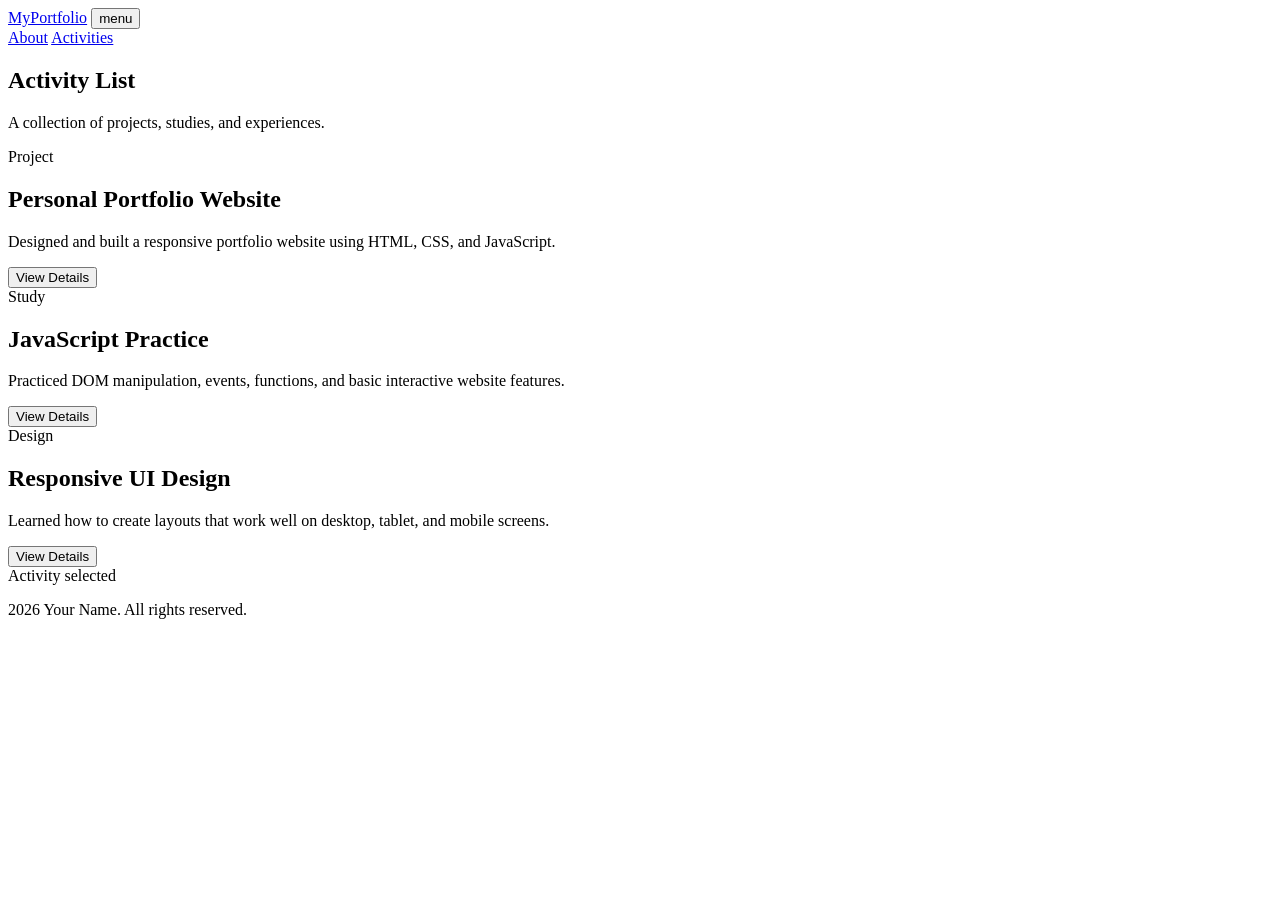
==== activities.html @ 08475a6f "Create activities.html" ====
<!DOCTYPE html>
<html lang="en">
<head>
  <meta charset="UTF-8" />
  <meta name="viewport" content="width=device-width, initial-scale=1.0" />
  <title>Activities | My Portfolio</title>
  <link rel="stylesheet" href="style.css" />
</head>
<body>
  <header class="topbar">
    <a href="index.html" class="logo">MyPortfolio</a>

    <button class="menu-btn" id="menuBtn" aria-label="Open navigation">
      menu
    </button>

    <nav class="nav" id="navMenu">
      <a href="index.html">About</a>
      <a href="activities.html" class="active">Activities</a>
    </nav>
  </header>

  <main>
    <section class="page-header">
      <h1>Activity List</h1>
      <p>A collection of projects, studies, and experiences.</p>
    </section>

    <section class="section">
      <div class="activity-grid">
        <article class="activity-card">
          <span class="tag">Project</span>
          <h2>Personal Portfolio Website</h2>
          <p>
            Designed and built a responsive portfolio website using HTML,
            CSS, and JavaScript.
          </p>
          <button class="details-btn">View Details</button>
        </article>

        <article class="activity-card">
          <span class="tag">Study</span>
          <h2>JavaScript Practice</h2>
          <p>
            Practiced DOM manipulation, events, functions, and basic interactive
            website features.
          </p>
          <button class="details-btn">View Details</button>
        </article>

        <article class="activity-card">
          <span class="tag">Design</span>
          <h2>Responsive UI Design</h2>
          <p>
            Learned how to create layouts that work well on desktop, tablet,
            and mobile screens.
          </p>
          <button class="details-btn">View Details</button>
        </article>
      </div>
    </section>
  </main>

  <div class="toast" id="toast">Activity selected</div>

  <footer>
    <p>2026 Your Name. All rights reserved.</p>
  </footer>

  <script src="script.js"></script>
</body>
</html>
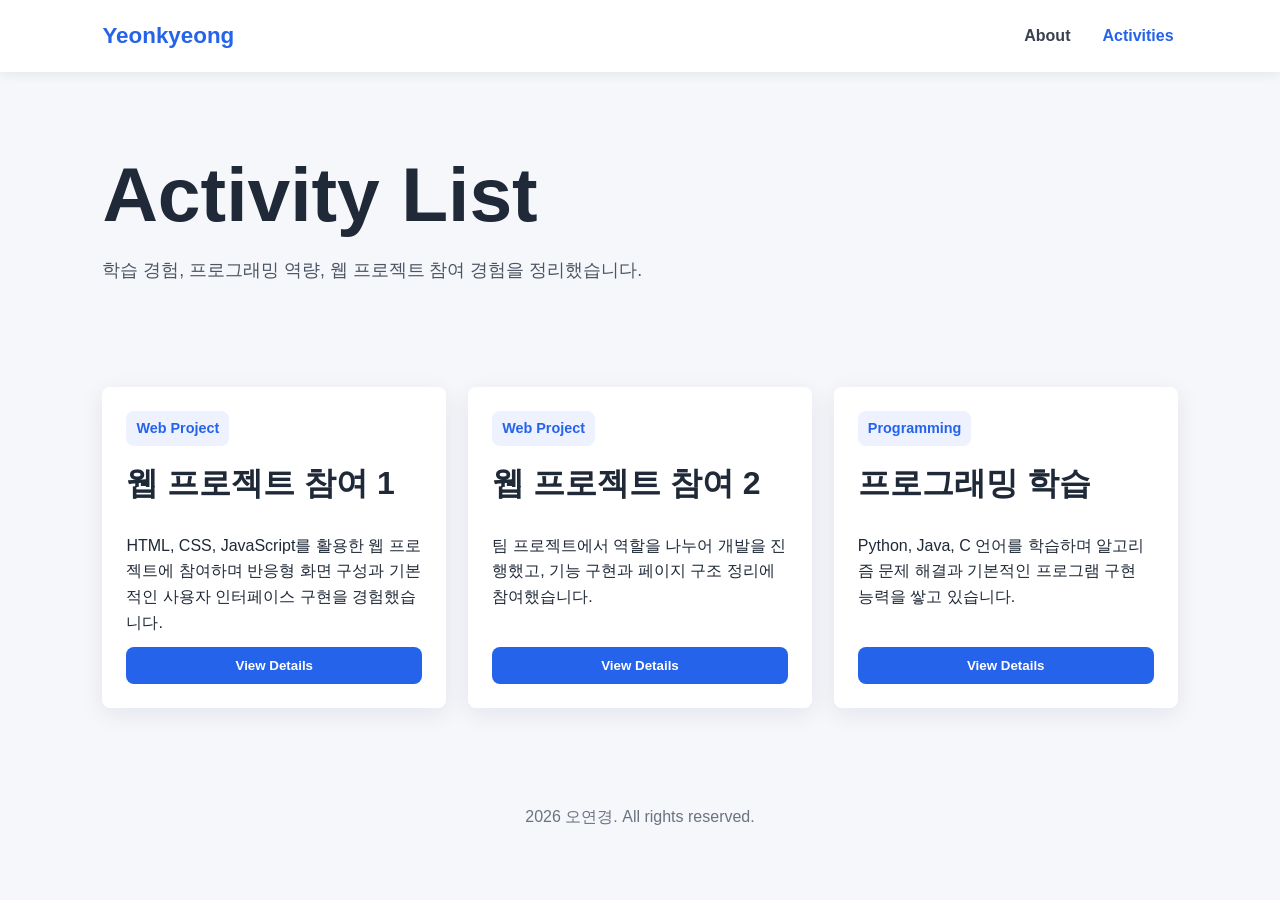
==== commit 62d0ba36: "Update portfolio information" ====
--- a/activities.html
+++ b/activities.html
@@ -3,12 +3,12 @@
 <head>
   <meta charset="UTF-8" />
   <meta name="viewport" content="width=device-width, initial-scale=1.0" />
-  <title>Activities | My Portfolio</title>
+  <title>Activities | 오연경 Portfolio</title>
   <link rel="stylesheet" href="style.css" />
 </head>
 <body>
   <header class="topbar">
-    <a href="index.html" class="logo">MyPortfolio</a>
+    <a href="index.html" class="logo">Yeonkyeong</a>
 
     <button class="menu-btn" id="menuBtn" aria-label="Open navigation">
       menu
@@ -23,37 +23,37 @@
   <main>
     <section class="page-header">
       <h1>Activity List</h1>
-      <p>A collection of projects, studies, and experiences.</p>
+      <p>학습 경험, 프로그래밍 역량, 웹 프로젝트 참여 경험을 정리했습니다.</p>
     </section>
 
     <section class="section">
       <div class="activity-grid">
         <article class="activity-card">
-          <span class="tag">Project</span>
-          <h2>Personal Portfolio Website</h2>
+          <span class="tag">Web Project</span>
+          <h2>웹 프로젝트 참여 1</h2>
           <p>
-            Designed and built a responsive portfolio website using HTML,
-            CSS, and JavaScript.
+            HTML, CSS, JavaScript를 활용한 웹 프로젝트에 참여하며
+            반응형 화면 구성과 기본적인 사용자 인터페이스 구현을 경험했습니다.
           </p>
           <button class="details-btn">View Details</button>
         </article>
 
         <article class="activity-card">
-          <span class="tag">Study</span>
-          <h2>JavaScript Practice</h2>
+          <span class="tag">Web Project</span>
+          <h2>웹 프로젝트 참여 2</h2>
           <p>
-            Practiced DOM manipulation, events, functions, and basic interactive
-            website features.
+            팀 프로젝트에서 역할을 나누어 개발을 진행했고, 기능 구현과
+            페이지 구조 정리에 참여했습니다.
           </p>
           <button class="details-btn">View Details</button>
         </article>
 
         <article class="activity-card">
-          <span class="tag">Design</span>
-          <h2>Responsive UI Design</h2>
+          <span class="tag">Programming</span>
+          <h2>프로그래밍 학습</h2>
           <p>
-            Learned how to create layouts that work well on desktop, tablet,
-            and mobile screens.
+            Python, Java, C 언어를 학습하며 알고리즘 문제 해결과
+            기본적인 프로그램 구현 능력을 쌓고 있습니다.
           </p>
           <button class="details-btn">View Details</button>
         </article>
@@ -64,7 +64,7 @@
   <div class="toast" id="toast">Activity selected</div>
 
   <footer>
-    <p>2026 Your Name. All rights reserved.</p>
+    <p>2026 오연경. All rights reserved.</p>
   </footer>
 
   <script src="script.js"></script>
--- a/style.css
+++ b/style.css
@@ -0,0 +1,282 @@
+* {
+  box-sizing: border-box;
+  margin: 0;
+  padding: 0;
+}
+
+body {
+  min-height: 100vh;
+  font-family: Arial, Helvetica, sans-serif;
+  background: #f5f7fb;
+  color: #1f2937;
+  line-height: 1.6;
+}
+
+.topbar {
+  position: sticky;
+  top: 0;
+  z-index: 10;
+  min-height: 72px;
+  padding: 0 8%;
+  background: #ffffff;
+  box-shadow: 0 2px 12px rgba(0, 0, 0, 0.08);
+  display: flex;
+  align-items: center;
+  justify-content: space-between;
+}
+
+.logo {
+  color: #2563eb;
+  font-size: 1.4rem;
+  font-weight: 700;
+  text-decoration: none;
+}
+
+.nav {
+  display: flex;
+  gap: 24px;
+}
+
+.nav a {
+  color: #374151;
+  text-decoration: none;
+  font-weight: 600;
+  padding: 8px 4px;
+}
+
+.nav a.active,
+.nav a:hover {
+  color: #2563eb;
+}
+
+.menu-btn {
+  display: none;
+  border: 0;
+  background: #eef2ff;
+  color: #2563eb;
+  font-size: 0.9rem;
+  font-weight: 700;
+  padding: 10px 14px;
+  border-radius: 8px;
+  cursor: pointer;
+  text-transform: uppercase;
+}
+
+.hero {
+  min-height: calc(100vh - 72px);
+  padding: 80px 8%;
+  display: grid;
+  grid-template-columns: 1.4fr 0.8fr;
+  gap: 40px;
+  align-items: center;
+}
+
+.eyebrow {
+  color: #2563eb;
+  font-weight: 700;
+  margin-bottom: 12px;
+}
+
+.hero h1,
+.page-header h1 {
+  font-size: clamp(2.4rem, 6vw, 4.8rem);
+  line-height: 1.1;
+  margin-bottom: 20px;
+}
+
+.subtitle {
+  max-width: 620px;
+  color: #4b5563;
+  font-size: 1.1rem;
+  margin-bottom: 28px;
+}
+
+.hero-actions {
+  display: flex;
+  gap: 14px;
+  flex-wrap: wrap;
+}
+
+.btn {
+  display: inline-block;
+  padding: 12px 20px;
+  border-radius: 8px;
+  font-weight: 700;
+  text-decoration: none;
+  transition: 0.2s ease;
+}
+
+.btn.primary {
+  background: #2563eb;
+  color: #ffffff;
+  box-shadow: 0 6px 16px rgba(37, 99, 235, 0.28);
+}
+
+.btn.secondary {
+  background: #ffffff;
+  color: #2563eb;
+  border: 1px solid #dbeafe;
+}
+
+.btn:hover,
+.details-btn:hover {
+  transform: translateY(-2px);
+}
+
+.profile-card,
+.card,
+.activity-card {
+  background: #ffffff;
+  border-radius: 8px;
+  box-shadow: 0 6px 24px rgba(15, 23, 42, 0.08);
+}
+
+.profile-card {
+  padding: 32px;
+  text-align: center;
+}
+
+.avatar {
+  width: 120px;
+  height: 120px;
+  margin: 0 auto 20px;
+  border-radius: 50%;
+  background: #2563eb;
+  color: #ffffff;
+  display: grid;
+  place-items: center;
+  font-size: 2rem;
+  font-weight: 800;
+}
+
+.section {
+  padding: 72px 8%;
+}
+
+.section h2 {
+  font-size: 2rem;
+  margin-bottom: 28px;
+}
+
+.about-grid,
+.activity-grid {
+  display: grid;
+  grid-template-columns: repeat(3, 1fr);
+  gap: 22px;
+}
+
+.card,
+.activity-card {
+  padding: 24px;
+}
+
+.card h3,
+.activity-card h2 {
+  margin-bottom: 12px;
+}
+
+.skill-list {
+  list-style: none;
+  display: flex;
+  flex-wrap: wrap;
+  gap: 10px;
+}
+
+.skill-list li,
+.tag {
+  background: #eef2ff;
+  color: #2563eb;
+  padding: 6px 10px;
+  border-radius: 8px;
+  font-weight: 700;
+  font-size: 0.9rem;
+}
+
+.page-header {
+  padding: 80px 8% 30px;
+}
+
+.page-header p {
+  color: #4b5563;
+  font-size: 1.1rem;
+}
+
+.activity-card {
+  display: flex;
+  flex-direction: column;
+  gap: 12px;
+}
+
+.tag {
+  width: fit-content;
+}
+
+.details-btn {
+  margin-top: auto;
+  border: 0;
+  background: #2563eb;
+  color: #ffffff;
+  padding: 11px 14px;
+  border-radius: 8px;
+  font-weight: 700;
+  cursor: pointer;
+  transition: 0.2s ease;
+}
+
+.toast {
+  position: fixed;
+  right: 24px;
+  bottom: 24px;
+  background: #111827;
+  color: #ffffff;
+  padding: 12px 18px;
+  border-radius: 8px;
+  opacity: 0;
+  transform: translateY(12px);
+  transition: 0.25s ease;
+}
+
+.toast.show {
+  opacity: 1;
+  transform: translateY(0);
+}
+
+footer {
+  padding: 24px 8%;
+  text-align: center;
+  color: #6b7280;
+}
+
+@media (max-width: 820px) {
+  .menu-btn {
+    display: block;
+  }
+
+  .nav {
+    position: absolute;
+    top: 72px;
+    right: 8%;
+    left: 8%;
+    display: none;
+    flex-direction: column;
+    gap: 8px;
+    padding: 16px;
+    background: #ffffff;
+    border-radius: 8px;
+    box-shadow: 0 8px 24px rgba(15, 23, 42, 0.12);
+  }
+
+  .nav.open {
+    display: flex;
+  }
+
+  .hero {
+    grid-template-columns: 1fr;
+    padding-top: 56px;
+  }
+
+  .about-grid,
+  .activity-grid {
+    grid-template-columns: 1fr;
+  }
+}
